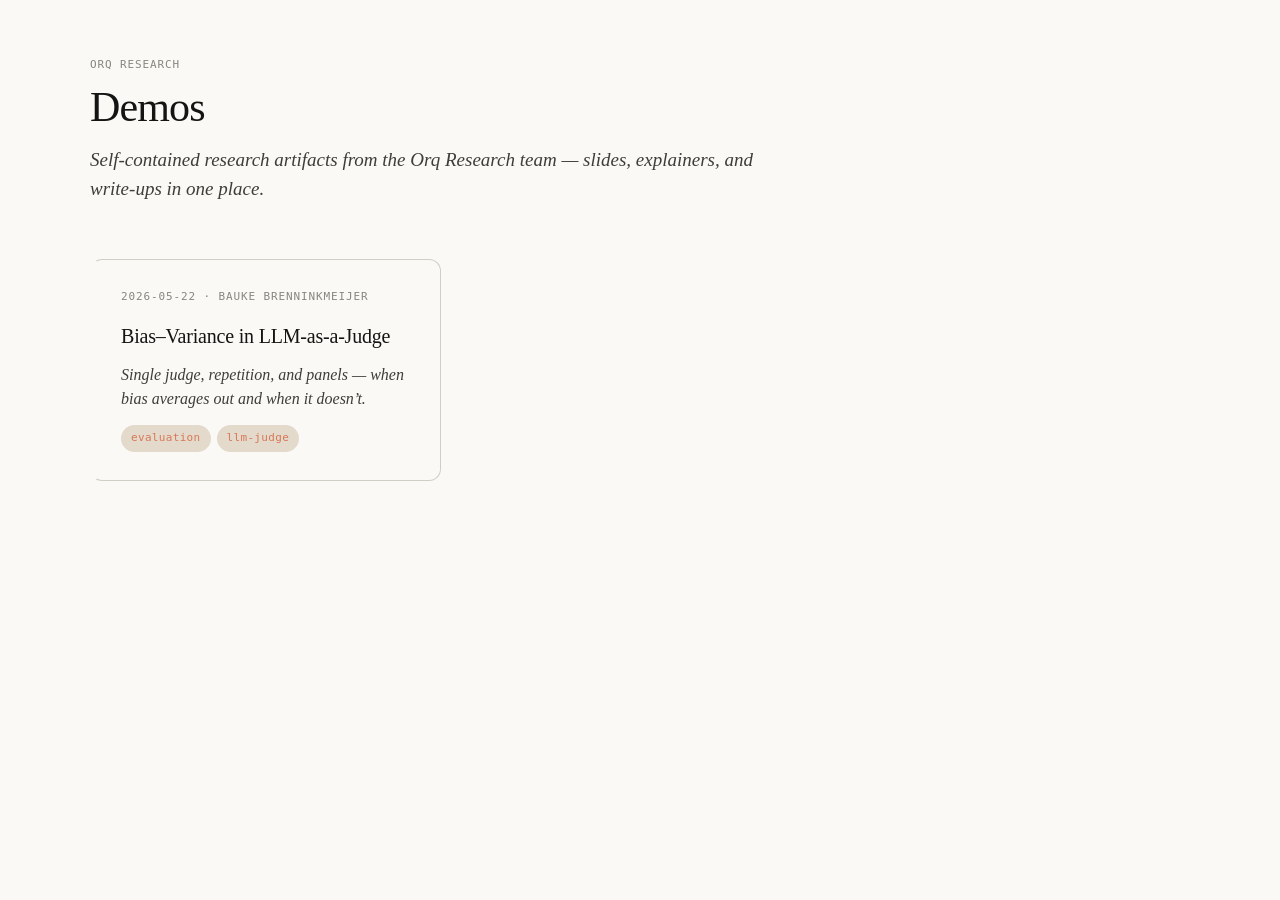
==== index.html @ 2cd733d2 "feat: bootstrap research demo gallery with first demo Static-first GitHub Pages site. Hand-written g" ====
<!doctype html>
<html lang="en">
<head>
  <meta charset="utf-8">
  <meta name="viewport" content="width=device-width, initial-scale=1">
  <title>Orq Research Demos</title>

  <!-- Open Graph / Twitter -->
  <meta property="og:type"        content="website">
  <meta property="og:title"       content="Orq Research Demos">
  <meta property="og:description" content="Self-contained demo artifacts from the Orq Research team.">
  <meta property="og:image"       content="assets/og-default.svg">
  <meta name="twitter:card"       content="summary_large_image">
  <meta name="twitter:title"      content="Orq Research Demos">
  <meta name="twitter:description" content="Self-contained demo artifacts from the Orq Research team.">
  <meta name="twitter:image"      content="assets/og-default.svg">

  <link rel="icon" href="assets/favicon.svg" type="image/svg+xml">
  <link rel="stylesheet" href="assets/shell.css">
</head>
<body>
  <div class="page">

    <header class="hero">
      <p class="eyebrow">ORQ RESEARCH</p>
      <h1>Demos</h1>
      <p class="summary">Self-contained research artifacts from the Orq Research team &#8212; slides, explainers, and write-ups in one place.</p>
    </header>

    <div class="gallery">

      <!-- llm-as-a-judge-bias-variance-tradeoff — 2026-05-22 -->
      <a class="card" href="demos/llm-as-a-judge-bias-variance-tradeoff/">
        <p class="eyebrow">2026-05-22 &middot; Bauke Brenninkmeijer</p>
        <h2>Bias&#8211;Variance in LLM-as-a-Judge</h2>
        <p class="summary">Single judge, repetition, and panels &#8212; when bias averages out and when it doesn&#8217;t.</p>
        <div class="chips">
          <span class="chip">evaluation</span>
          <span class="chip">llm-judge</span>
        </div>
      </a>

    </div>
  </div>
</body>
</html>
---- assets/shell.css ----
/* shell.css — shared styles for Orq Research Demos
   Tokens lifted from the html-artifacts skill (explainer.html :root)
   No external dependencies. */

/* ── Design Tokens ─────────────────────────────────────────────────────── */
:root {
  --ivory:    #FAF9F5;
  --slate:    #141413;
  --clay:     #D97757;
  --oat:      #E3DACC;
  --olive:    #788C5D;
  --sky:      #6A8CAF;
  --gold:     #C2A83E;
  --rust:     #B04A3F;
  --gray-150: #F0EEE6;
  --gray-300: #D1CFC5;
  --gray-500: #87867F;
  --gray-700: #3D3D3A;
  --serif: ui-serif, Georgia, "Times New Roman", serif;
  --sans:  system-ui, -apple-system, "Segoe UI", Roboto, sans-serif;
  --mono:  ui-monospace, "SF Mono", Menlo, Consolas, monospace;
}

/* ── Reset & Base ───────────────────────────────────────────────────────── */
*, *::before, *::after { box-sizing: border-box; margin: 0; padding: 0; }

body {
  background: var(--ivory);
  color: var(--slate);
  font-family: var(--sans);
  font-size: 15px;
  line-height: 1.65;
  -webkit-font-smoothing: antialiased;
  padding: 56px 24px 120px;
}

.page {
  max-width: 1100px;
  margin: 0 auto;
}

/* ── Typography ─────────────────────────────────────────────────────────── */
.eyebrow {
  font-family: var(--mono);
  font-size: 11px;
  letter-spacing: 0.08em;
  text-transform: uppercase;
  color: var(--gray-500);
  margin-bottom: 10px;
}

h1 {
  font-family: var(--serif);
  font-weight: 500;
  font-size: 42px;
  color: var(--slate);
  letter-spacing: -0.02em;
  line-height: 1.1;
  margin-bottom: 16px;
}

/* Slightly smaller h1 on cover pages */
.cover h1 {
  font-size: 34px;
}

h2 {
  font-family: var(--serif);
  font-weight: 500;
  font-size: 26px;
  color: var(--slate);
  letter-spacing: -0.01em;
  margin-bottom: 12px;
}

.summary {
  font-family: var(--serif);
  font-style: italic;
  font-size: 19px;
  color: var(--gray-700);
  max-width: 680px;
  line-height: 1.5;
  margin-bottom: 8px;
}

/* ── Gallery ────────────────────────────────────────────────────────────── */
.hero {
  margin-bottom: 56px;
}

.gallery {
  display: grid;
  grid-template-columns: repeat(auto-fill, minmax(320px, 1fr));
  gap: 24px;
}

.card {
  background: var(--ivory);
  border: 1px solid var(--gray-300);
  border-radius: 12px;
  padding: 28px;
  text-decoration: none;
  color: inherit;
  display: flex;
  flex-direction: column;
  gap: 10px;
  transition: transform 0.15s ease, box-shadow 0.15s ease, border-left-color 0.15s ease;
  border-left: 3px solid transparent;
}

.card:hover {
  transform: translateY(-2px);
  box-shadow: 0 6px 24px rgba(20, 20, 19, 0.08);
  border-left-color: var(--clay);
}

.card .eyebrow {
  margin-bottom: 4px;
}

.card h2 {
  font-size: 20px;
  margin-bottom: 0;
}

.card .summary {
  font-size: 16px;
  margin-bottom: 0;
  flex: 1;
}

.chips {
  display: flex;
  flex-wrap: wrap;
  gap: 6px;
  margin-top: 4px;
}

.chip {
  font-family: var(--mono);
  font-size: 11px;
  color: var(--clay);
  background: var(--oat);
  padding: 4px 10px;
  border-radius: 999px;
  letter-spacing: 0.03em;
}

/* ── Cover Page ─────────────────────────────────────────────────────────── */
.cover {
  /* scoped variant for demo cover pages */
}

.back-link {
  display: inline-block;
  font-family: var(--mono);
  font-size: 12px;
  color: var(--gray-500);
  text-decoration: none;
  margin-bottom: 36px;
  letter-spacing: 0.03em;
}

.back-link:hover {
  color: var(--clay);
}

/* ── Artifact Grid (cover page) ─────────────────────────────────────────── */
.artifact-grid {
  display: grid;
  grid-template-columns: repeat(auto-fill, minmax(220px, 1fr));
  gap: 16px;
  margin-top: 40px;
}

.artifact-card {
  background: var(--gray-150);
  border: 1px solid var(--gray-300);
  border-radius: 10px;
  padding: 20px 22px;
  text-decoration: none;
  color: var(--slate);
  display: flex;
  flex-direction: column;
  gap: 10px;
  transition: transform 0.15s ease, box-shadow 0.15s ease, border-left-color 0.15s ease;
  border-left: 3px solid transparent;
}

.artifact-card:hover {
  transform: translateY(-2px);
  box-shadow: 0 4px 16px rgba(20, 20, 19, 0.08);
  border-left-color: var(--clay);
}

.artifact-icon {
  color: var(--clay);
  width: 32px;
  height: 32px;
  flex-shrink: 0;
}

.artifact-label {
  font-family: var(--sans);
  font-size: 14px;
  font-weight: 500;
  color: var(--slate);
  flex: 1;
}

.artifact-open {
  font-family: var(--mono);
  font-size: 11px;
  color: var(--gray-500);
  letter-spacing: 0.03em;
}

/* ── Prose (doc.html rendered from markdown) ────────────────────────────── */
.prose {
  max-width: 740px;
  margin: 0 auto;
}

.prose h1 {
  font-size: 34px;
  margin-bottom: 20px;
}

.prose h2 {
  font-family: var(--serif);
  font-weight: 500;
  font-size: 24px;
  color: var(--slate);
  letter-spacing: -0.01em;
  margin: 48px 0 14px;
  padding-top: 24px;
  border-top: 1px solid var(--gray-300);
}

.prose h3 {
  font-family: var(--serif);
  font-weight: 500;
  font-size: 19px;
  color: var(--slate);
  margin: 32px 0 10px;
}

.prose h4 {
  font-family: var(--sans);
  font-weight: 600;
  font-size: 14px;
  text-transform: uppercase;
  letter-spacing: 0.06em;
  color: var(--gray-500);
  margin: 24px 0 8px;
}

.prose p {
  margin-bottom: 14px;
  color: var(--gray-700);
  line-height: 1.7;
}

.prose a {
  color: var(--clay);
  text-decoration: underline;
  text-decoration-thickness: 1px;
  text-underline-offset: 2px;
}

.prose a:hover {
  color: var(--rust);
}

.prose ul,
.prose ol {
  padding-left: 24px;
  margin-bottom: 14px;
}

.prose li {
  margin-bottom: 6px;
  color: var(--gray-700);
  line-height: 1.65;
}

.prose blockquote {
  border-left: 3px solid var(--clay);
  padding: 10px 18px;
  margin: 20px 0;
  background: var(--gray-150);
  border-radius: 0 6px 6px 0;
}

.prose blockquote p {
  margin: 0;
  font-style: italic;
  color: var(--gray-700);
}

.prose code {
  font-family: var(--mono);
  font-size: 13px;
  background: var(--gray-150);
  padding: 1px 5px;
  border-radius: 3px;
  color: var(--slate);
}

.prose pre {
  background: var(--oat);
  padding: 16px 20px;
  border-radius: 8px;
  overflow-x: auto;
  margin-bottom: 18px;
}

.prose pre code {
  background: none;
  padding: 0;
  font-size: 13px;
  line-height: 1.55;
}

.prose table {
  width: 100%;
  border-collapse: collapse;
  margin-bottom: 20px;
  font-size: 14px;
}

.prose table th {
  font-family: var(--mono);
  font-size: 11px;
  text-transform: uppercase;
  letter-spacing: 0.06em;
  color: var(--gray-500);
  border-bottom: 2px solid var(--gray-300);
  padding: 8px 12px;
  text-align: left;
}

.prose table td {
  border-bottom: 1px solid var(--gray-300);
  padding: 10px 12px;
  color: var(--gray-700);
  vertical-align: top;
}

.prose table tr:last-child td {
  border-bottom: none;
}

.prose hr {
  border: none;
  border-top: 1px solid var(--gray-300);
  margin: 40px 0;
}

/* ── 404 ────────────────────────────────────────────────────────────────── */
.not-found {
  text-align: center;
  padding-top: 80px;
}

.not-found h1 {
  font-size: 96px;
  color: var(--gray-300);
  margin-bottom: 16px;
}

.not-found .summary {
  margin: 0 auto 24px;
}

/* ── Responsive ─────────────────────────────────────────────────────────── */
@media (max-width: 720px) {
  .gallery,
  .artifact-grid {
    grid-template-columns: 1fr;
  }

  h1 { font-size: 30px; }
  .cover h1 { font-size: 26px; }
}

/* ── Print ──────────────────────────────────────────────────────────────── */
@media print {
  body { padding: 20px; }
  .back-link { display: none; }
  .card:hover { transform: none; box-shadow: none; }
}
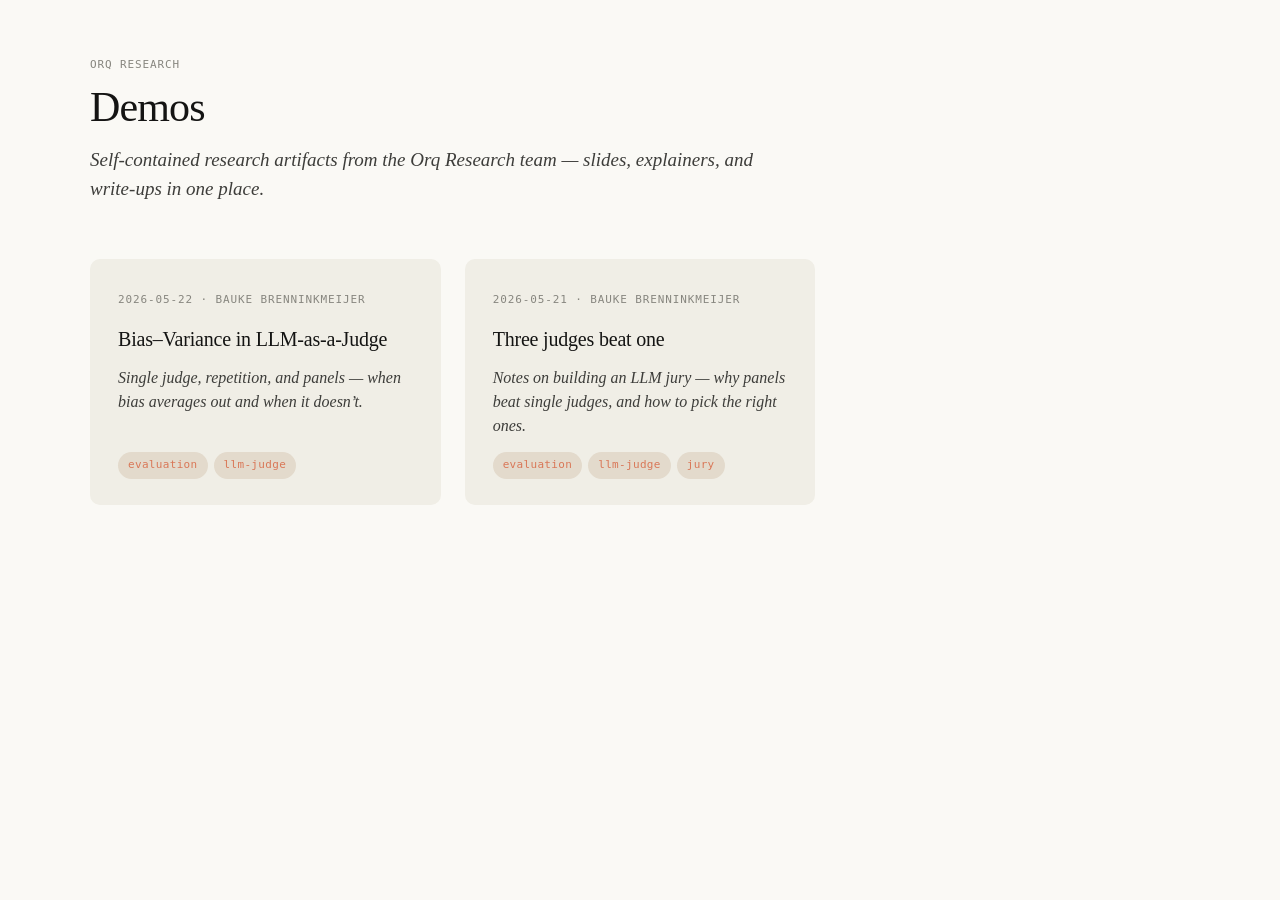
==== commit eb46eb44: "feat(jury): ingest jury-llm-evaluators demo + fix 404 css path Adds the second demo (blog + interact" ====
--- a/index.html
+++ b/index.html
@@ -40,6 +40,18 @@
         </div>
       </a>
 
+      <!-- jury-llm-evaluators — 2026-05-21 -->
+      <a class="card" href="demos/jury-llm-evaluators/">
+        <p class="eyebrow">2026-05-21 &middot; Bauke Brenninkmeijer</p>
+        <h2>Three judges beat one</h2>
+        <p class="summary">Notes on building an LLM jury &#8212; why panels beat single judges, and how to pick the right ones.</p>
+        <div class="chips">
+          <span class="chip">evaluation</span>
+          <span class="chip">llm-judge</span>
+          <span class="chip">jury</span>
+        </div>
+      </a>
+
     </div>
   </div>
 </body>
--- a/assets/shell.css
+++ b/assets/shell.css
@@ -95,23 +95,19 @@
 }
 
 .card {
-  background: var(--ivory);
-  border: 1px solid var(--gray-300);
-  border-radius: 12px;
-  padding: 28px;
+  background: var(--gray-150);
+  border-radius: 10px;
+  padding: 32px 28px 26px;
   text-decoration: none;
   color: inherit;
   display: flex;
   flex-direction: column;
   gap: 10px;
-  transition: transform 0.15s ease, box-shadow 0.15s ease, border-left-color 0.15s ease;
-  border-left: 3px solid transparent;
+  transition: background 0.15s ease;
 }
 
 .card:hover {
-  transform: translateY(-2px);
-  box-shadow: 0 6px 24px rgba(20, 20, 19, 0.08);
-  border-left-color: var(--clay);
+  background: #ECE9DE;
 }
 
 .card .eyebrow {
@@ -175,22 +171,18 @@
 
 .artifact-card {
   background: var(--gray-150);
-  border: 1px solid var(--gray-300);
   border-radius: 10px;
-  padding: 20px 22px;
+  padding: 22px 22px;
   text-decoration: none;
   color: var(--slate);
   display: flex;
   flex-direction: column;
   gap: 10px;
-  transition: transform 0.15s ease, box-shadow 0.15s ease, border-left-color 0.15s ease;
-  border-left: 3px solid transparent;
+  transition: background 0.15s ease;
 }
 
 .artifact-card:hover {
-  transform: translateY(-2px);
-  box-shadow: 0 4px 16px rgba(20, 20, 19, 0.08);
-  border-left-color: var(--clay);
+  background: #ECE9DE;
 }
 
 .artifact-icon {
@@ -285,11 +277,12 @@
 }
 
 .prose blockquote {
-  border-left: 3px solid var(--clay);
-  padding: 10px 18px;
+  padding: 14px 20px;
   margin: 20px 0;
   background: var(--gray-150);
-  border-radius: 0 6px 6px 0;
+  border-radius: 6px;
+  font-style: italic;
+  color: var(--gray-700);
 }
 
 .prose blockquote p {
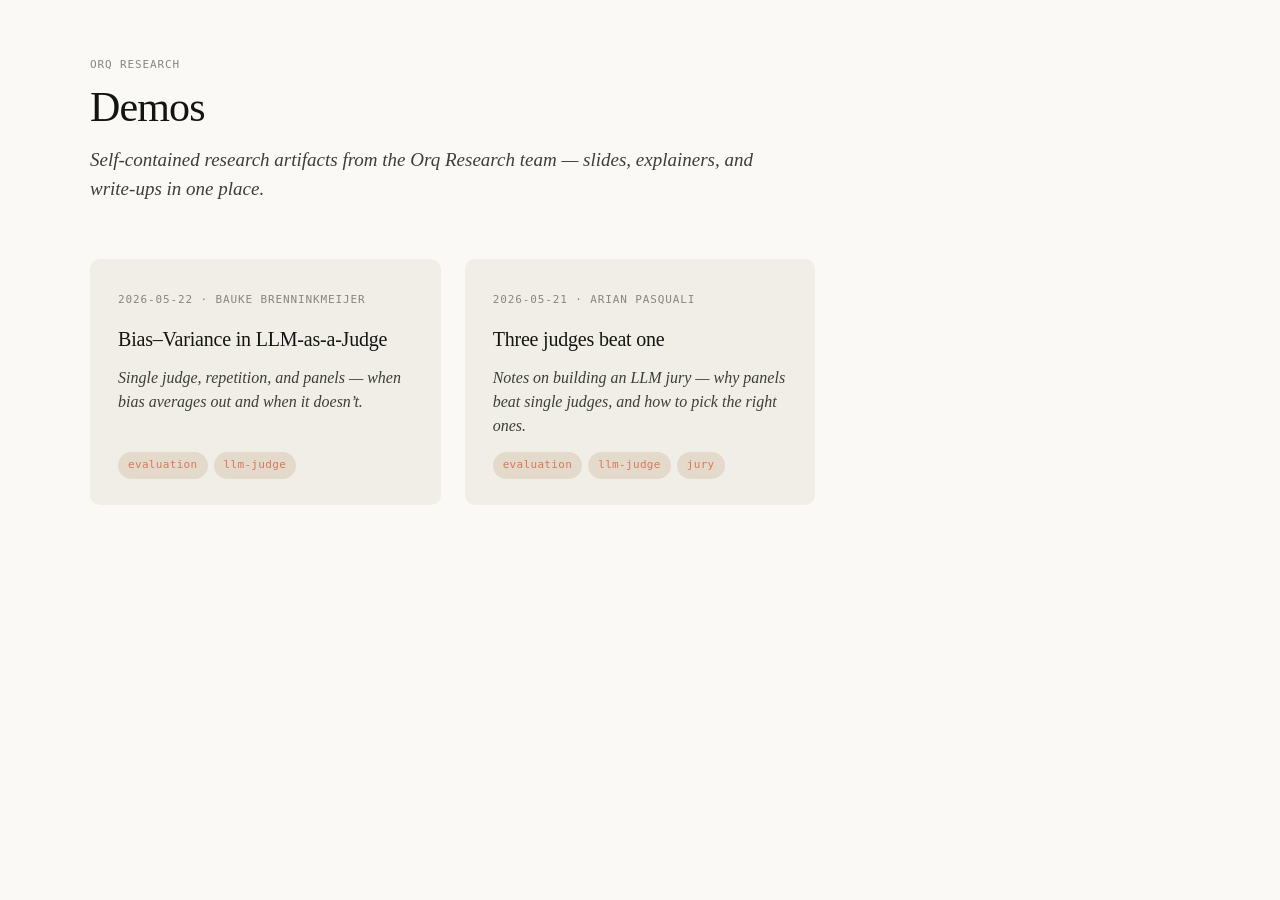
==== commit 5df52505: "fix: explicit index.html in dir-style links; correct jury demo author Browsers don't auto-resolve di" ====
--- a/index.html
+++ b/index.html
@@ -30,7 +30,7 @@
     <div class="gallery">
 
       <!-- llm-as-a-judge-bias-variance-tradeoff — 2026-05-22 -->
-      <a class="card" href="demos/llm-as-a-judge-bias-variance-tradeoff/">
+      <a class="card" href="demos/llm-as-a-judge-bias-variance-tradeoff/index.html">
         <p class="eyebrow">2026-05-22 &middot; Bauke Brenninkmeijer</p>
         <h2>Bias&#8211;Variance in LLM-as-a-Judge</h2>
         <p class="summary">Single judge, repetition, and panels &#8212; when bias averages out and when it doesn&#8217;t.</p>
@@ -41,8 +41,8 @@
       </a>
 
       <!-- jury-llm-evaluators — 2026-05-21 -->
-      <a class="card" href="demos/jury-llm-evaluators/">
-        <p class="eyebrow">2026-05-21 &middot; Bauke Brenninkmeijer</p>
+      <a class="card" href="demos/jury-llm-evaluators/index.html">
+        <p class="eyebrow">2026-05-21 &middot; Arian Pasquali</p>
         <h2>Three judges beat one</h2>
         <p class="summary">Notes on building an LLM jury &#8212; why panels beat single judges, and how to pick the right ones.</p>
         <div class="chips">
